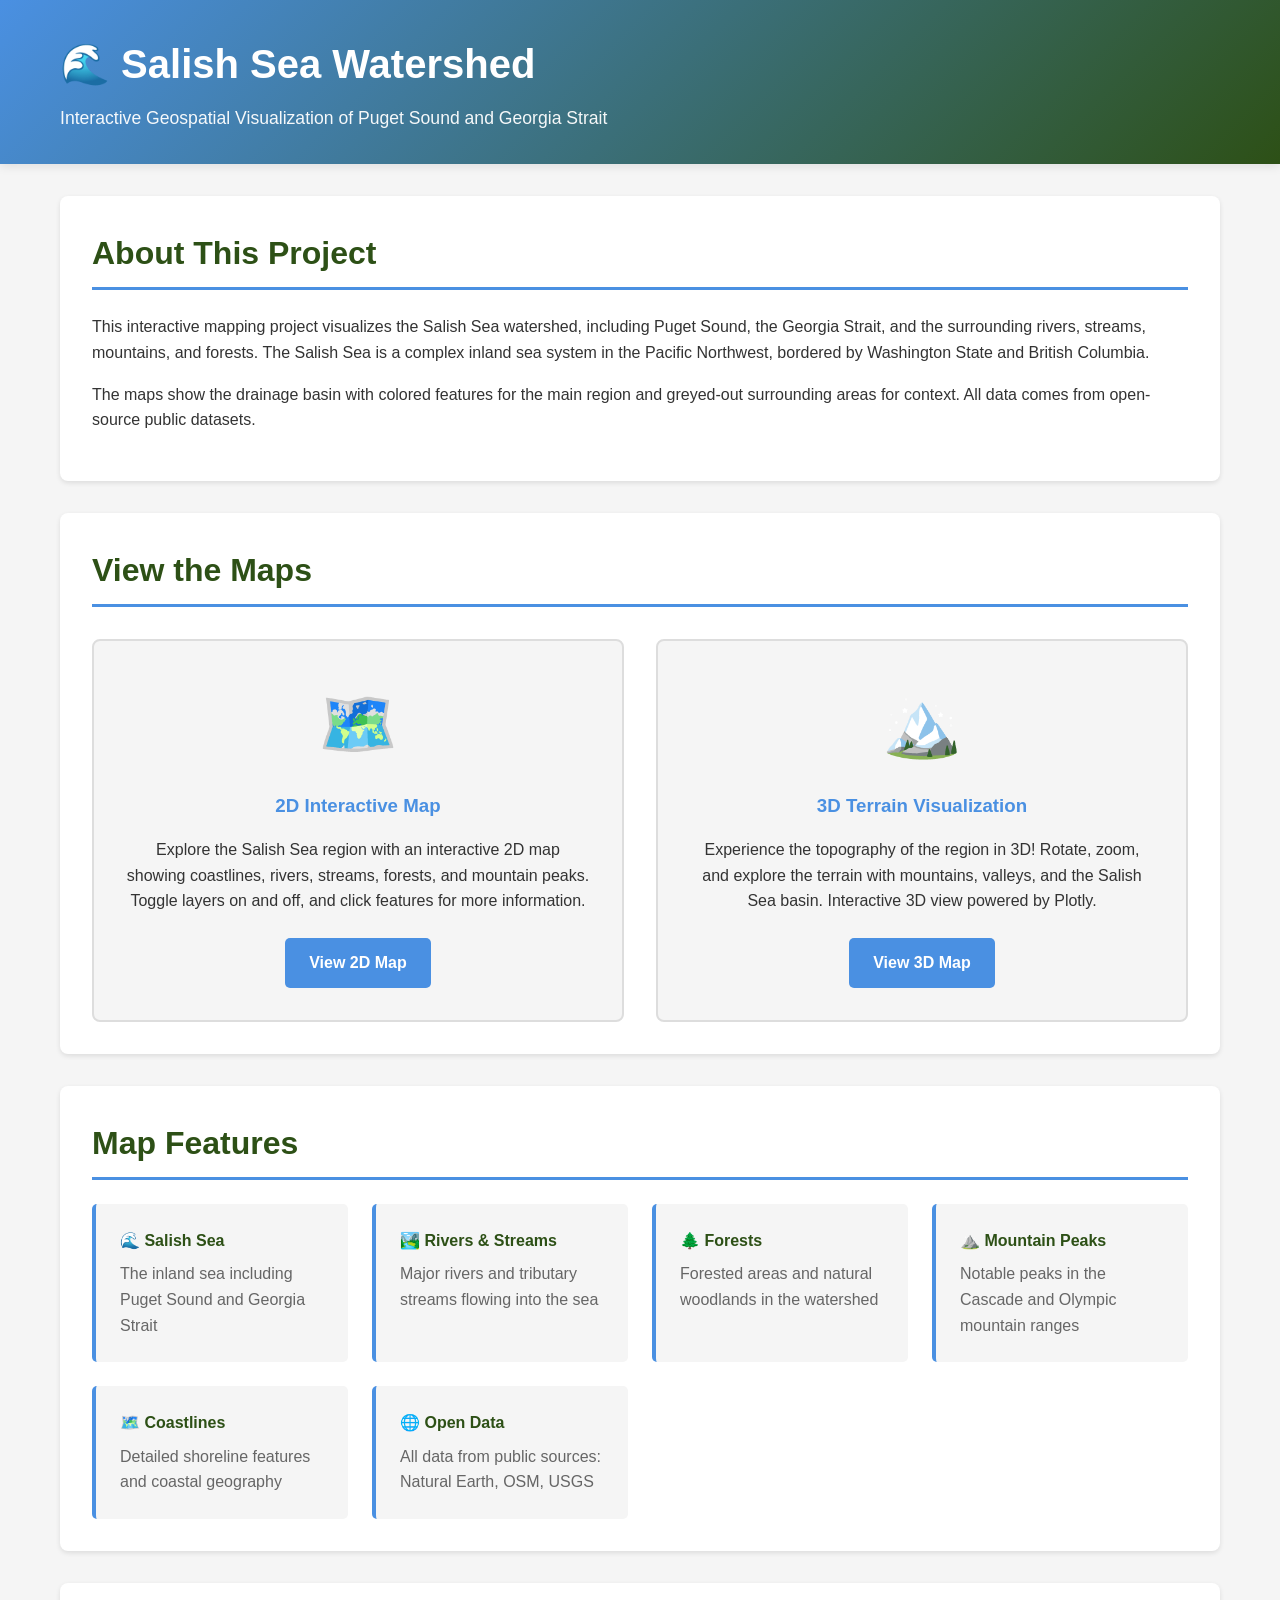
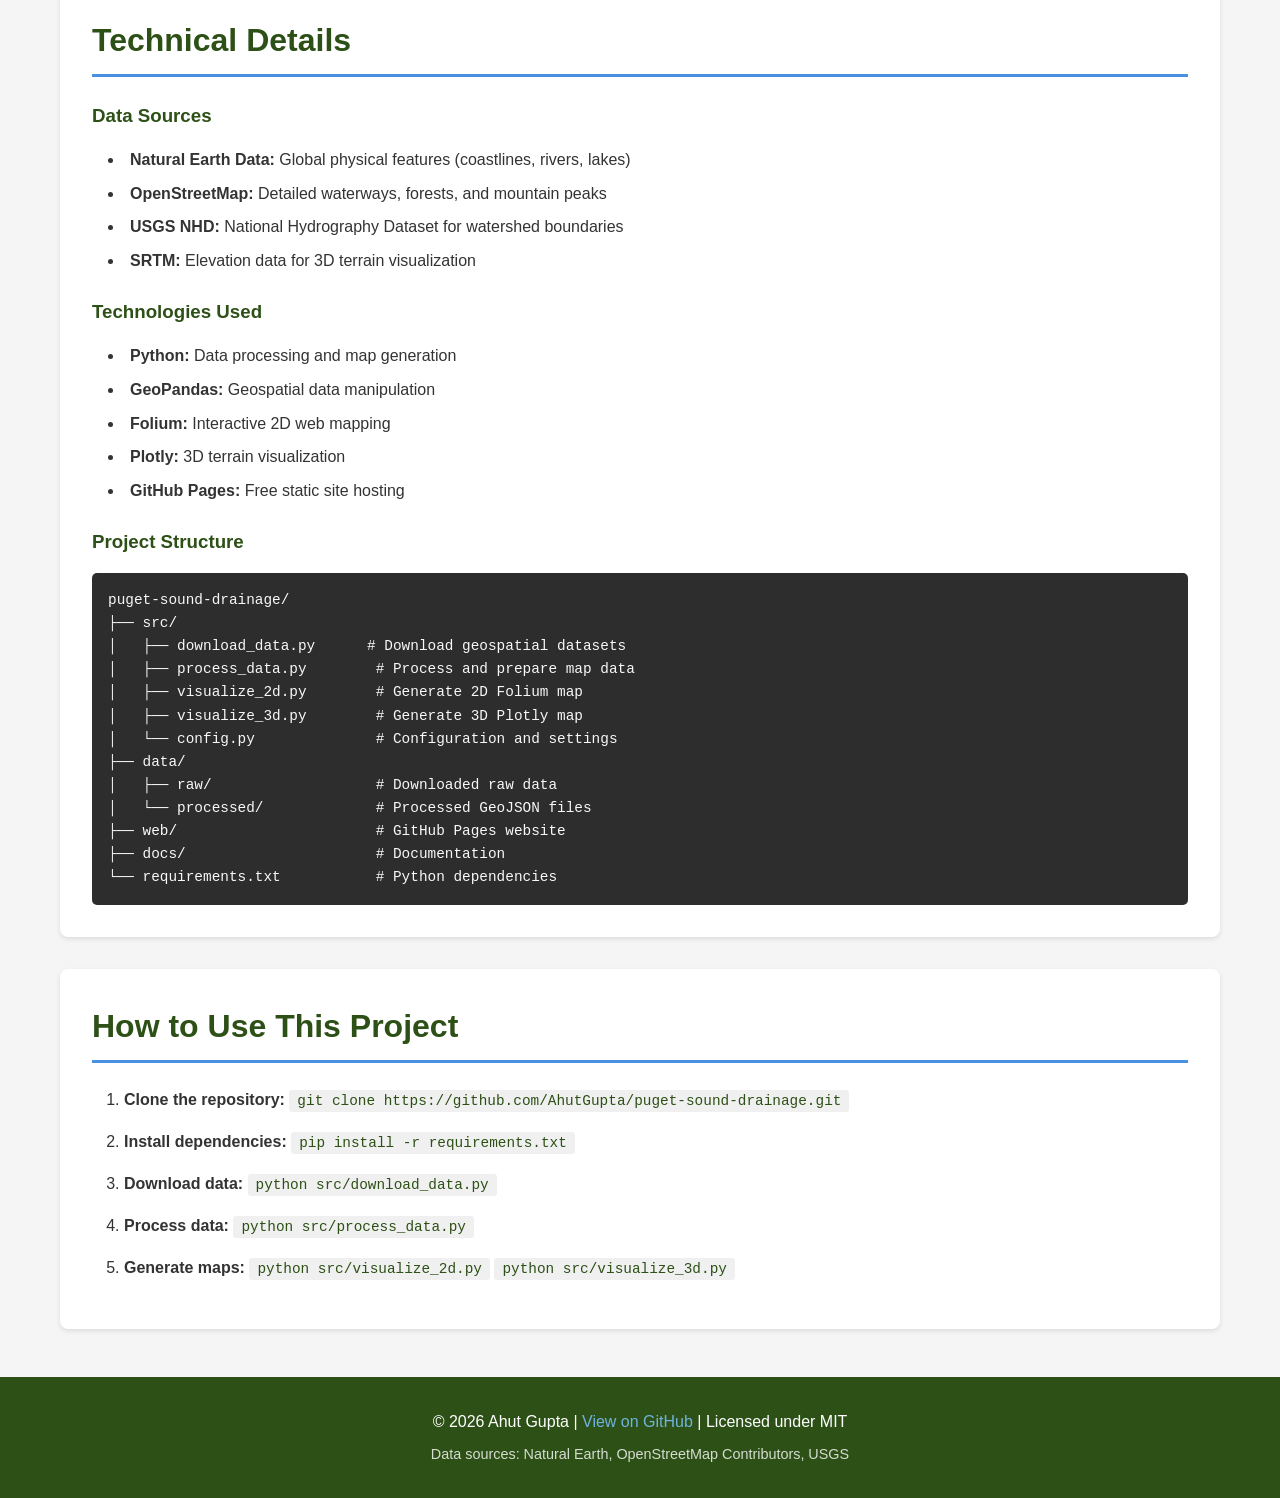
==== web/index.html @ b8fb2f8c "Add complete project structure for Salish Sea watershed mapping Co-authored-by: AhutGupta <8956181+A" ====
<!DOCTYPE html>
<html lang="en">
<head>
    <meta charset="UTF-8">
    <meta name="viewport" content="width=device-width, initial-scale=1.0">
    <title>Salish Sea Watershed Interactive Map</title>
    <link rel="stylesheet" href="assets/css/style.css">
</head>
<body>
    <header>
        <div class="container">
            <h1>🌊 Salish Sea Watershed</h1>
            <p class="subtitle">Interactive Geospatial Visualization of Puget Sound and Georgia Strait</p>
        </div>
    </header>

    <main class="container">
        <section class="intro">
            <h2>About This Project</h2>
            <p>
                This interactive mapping project visualizes the Salish Sea watershed, including Puget Sound,
                the Georgia Strait, and the surrounding rivers, streams, mountains, and forests. The Salish Sea
                is a complex inland sea system in the Pacific Northwest, bordered by Washington State and
                British Columbia.
            </p>
            <p>
                The maps show the drainage basin with colored features for the main region and greyed-out
                surrounding areas for context. All data comes from open-source public datasets.
            </p>
        </section>

        <section class="maps">
            <h2>View the Maps</h2>
            
            <div class="map-cards">
                <div class="map-card">
                    <div class="card-icon">🗺️</div>
                    <h3>2D Interactive Map</h3>
                    <p>
                        Explore the Salish Sea region with an interactive 2D map showing coastlines, rivers,
                        streams, forests, and mountain peaks. Toggle layers on and off, and click features
                        for more information.
                    </p>
                    <a href="map_2d.html" class="btn btn-primary">View 2D Map</a>
                </div>

                <div class="map-card">
                    <div class="card-icon">🏔️</div>
                    <h3>3D Terrain Visualization</h3>
                    <p>
                        Experience the topography of the region in 3D! Rotate, zoom, and explore the
                        terrain with mountains, valleys, and the Salish Sea basin. Interactive 3D view
                        powered by Plotly.
                    </p>
                    <a href="map_3d.html" class="btn btn-primary">View 3D Map</a>
                </div>
            </div>
        </section>

        <section class="features">
            <h2>Map Features</h2>
            <div class="feature-grid">
                <div class="feature">
                    <h4>🌊 Salish Sea</h4>
                    <p>The inland sea including Puget Sound and Georgia Strait</p>
                </div>
                <div class="feature">
                    <h4>🏞️ Rivers & Streams</h4>
                    <p>Major rivers and tributary streams flowing into the sea</p>
                </div>
                <div class="feature">
                    <h4>🌲 Forests</h4>
                    <p>Forested areas and natural woodlands in the watershed</p>
                </div>
                <div class="feature">
                    <h4>⛰️ Mountain Peaks</h4>
                    <p>Notable peaks in the Cascade and Olympic mountain ranges</p>
                </div>
                <div class="feature">
                    <h4>🗺️ Coastlines</h4>
                    <p>Detailed shoreline features and coastal geography</p>
                </div>
                <div class="feature">
                    <h4>🌐 Open Data</h4>
                    <p>All data from public sources: Natural Earth, OSM, USGS</p>
                </div>
            </div>
        </section>

        <section class="technical">
            <h2>Technical Details</h2>
            <div class="tech-info">
                <h3>Data Sources</h3>
                <ul>
                    <li><strong>Natural Earth Data:</strong> Global physical features (coastlines, rivers, lakes)</li>
                    <li><strong>OpenStreetMap:</strong> Detailed waterways, forests, and mountain peaks</li>
                    <li><strong>USGS NHD:</strong> National Hydrography Dataset for watershed boundaries</li>
                    <li><strong>SRTM:</strong> Elevation data for 3D terrain visualization</li>
                </ul>

                <h3>Technologies Used</h3>
                <ul>
                    <li><strong>Python:</strong> Data processing and map generation</li>
                    <li><strong>GeoPandas:</strong> Geospatial data manipulation</li>
                    <li><strong>Folium:</strong> Interactive 2D web mapping</li>
                    <li><strong>Plotly:</strong> 3D terrain visualization</li>
                    <li><strong>GitHub Pages:</strong> Free static site hosting</li>
                </ul>

                <h3>Project Structure</h3>
                <pre><code>puget-sound-drainage/
├── src/
│   ├── download_data.py      # Download geospatial datasets
│   ├── process_data.py        # Process and prepare map data
│   ├── visualize_2d.py        # Generate 2D Folium map
│   ├── visualize_3d.py        # Generate 3D Plotly map
│   └── config.py              # Configuration and settings
├── data/
│   ├── raw/                   # Downloaded raw data
│   └── processed/             # Processed GeoJSON files
├── web/                       # GitHub Pages website
├── docs/                      # Documentation
└── requirements.txt           # Python dependencies</code></pre>
            </div>
        </section>

        <section class="usage">
            <h2>How to Use This Project</h2>
            <ol>
                <li><strong>Clone the repository:</strong>
                    <code>git clone https://github.com/AhutGupta/puget-sound-drainage.git</code>
                </li>
                <li><strong>Install dependencies:</strong>
                    <code>pip install -r requirements.txt</code>
                </li>
                <li><strong>Download data:</strong>
                    <code>python src/download_data.py</code>
                </li>
                <li><strong>Process data:</strong>
                    <code>python src/process_data.py</code>
                </li>
                <li><strong>Generate maps:</strong>
                    <code>python src/visualize_2d.py</code>
                    <code>python src/visualize_3d.py</code>
                </li>
            </ol>
        </section>
    </main>

    <footer>
        <div class="container">
            <p>
                &copy; 2026 Ahut Gupta | 
                <a href="https://github.com/AhutGupta/puget-sound-drainage" target="_blank">View on GitHub</a> |
                Licensed under MIT
            </p>
            <p class="small">
                Data sources: Natural Earth, OpenStreetMap Contributors, USGS
            </p>
        </div>
    </footer>

    <script src="assets/js/main.js"></script>
</body>
</html>
---- web/assets/css/style.css ----
/* Salish Sea Watershed Website Styles */

:root {
    --primary-color: #4A90E2;
    --secondary-color: #2D5016;
    --accent-color: #6FB3E0;
    --text-color: #333333;
    --light-bg: #F5F5F5;
    --border-color: #DDDDDD;
}

* {
    margin: 0;
    padding: 0;
    box-sizing: border-box;
}

body {
    font-family: 'Segoe UI', Tahoma, Geneva, Verdana, sans-serif;
    line-height: 1.6;
    color: var(--text-color);
    background-color: var(--light-bg);
}

.container {
    max-width: 1200px;
    margin: 0 auto;
    padding: 0 20px;
}

/* Header */
header {
    background: linear-gradient(135deg, var(--primary-color), var(--secondary-color));
    color: white;
    padding: 2rem 0;
    box-shadow: 0 2px 10px rgba(0, 0, 0, 0.1);
}

header h1 {
    font-size: 2.5rem;
    margin-bottom: 0.5rem;
}

header .subtitle {
    font-size: 1.1rem;
    opacity: 0.95;
}

/* Main Content */
main {
    padding: 2rem 0;
}

section {
    background: white;
    margin: 2rem 0;
    padding: 2rem;
    border-radius: 8px;
    box-shadow: 0 2px 5px rgba(0, 0, 0, 0.1);
}

section h2 {
    color: var(--secondary-color);
    margin-bottom: 1.5rem;
    font-size: 2rem;
    border-bottom: 3px solid var(--primary-color);
    padding-bottom: 0.5rem;
}

section h3 {
    color: var(--secondary-color);
    margin-top: 1.5rem;
    margin-bottom: 1rem;
}

section p {
    margin-bottom: 1rem;
}

/* Map Cards */
.map-cards {
    display: grid;
    grid-template-columns: repeat(auto-fit, minmax(300px, 1fr));
    gap: 2rem;
    margin-top: 2rem;
}

.map-card {
    background: var(--light-bg);
    padding: 2rem;
    border-radius: 8px;
    text-align: center;
    transition: transform 0.3s ease, box-shadow 0.3s ease;
    border: 2px solid var(--border-color);
}

.map-card:hover {
    transform: translateY(-5px);
    box-shadow: 0 5px 15px rgba(0, 0, 0, 0.2);
}

.card-icon {
    font-size: 4rem;
    margin-bottom: 1rem;
}

.map-card h3 {
    color: var(--primary-color);
    margin: 1rem 0;
}

.map-card p {
    color: var(--text-color);
    margin-bottom: 1.5rem;
}

/* Buttons */
.btn {
    display: inline-block;
    padding: 0.75rem 1.5rem;
    text-decoration: none;
    border-radius: 5px;
    font-weight: 600;
    transition: all 0.3s ease;
    cursor: pointer;
}

.btn-primary {
    background-color: var(--primary-color);
    color: white;
}

.btn-primary:hover {
    background-color: var(--secondary-color);
    transform: scale(1.05);
}

/* Features Grid */
.feature-grid {
    display: grid;
    grid-template-columns: repeat(auto-fit, minmax(250px, 1fr));
    gap: 1.5rem;
    margin-top: 1.5rem;
}

.feature {
    background: var(--light-bg);
    padding: 1.5rem;
    border-radius: 5px;
    border-left: 4px solid var(--primary-color);
}

.feature h4 {
    color: var(--secondary-color);
    margin-bottom: 0.5rem;
}

.feature p {
    color: #666;
    margin: 0;
}

/* Technical Section */
.tech-info ul {
    list-style-position: inside;
    margin-left: 1rem;
    margin-bottom: 1rem;
}

.tech-info li {
    margin-bottom: 0.5rem;
}

pre {
    background: #2D2D2D;
    color: #F8F8F8;
    padding: 1rem;
    border-radius: 5px;
    overflow-x: auto;
    margin-top: 1rem;
}

code {
    font-family: 'Courier New', Courier, monospace;
    font-size: 0.9rem;
}

section.usage code {
    background: #F0F0F0;
    padding: 0.2rem 0.5rem;
    border-radius: 3px;
    color: var(--secondary-color);
}

section.usage ol {
    margin-left: 2rem;
}

section.usage li {
    margin-bottom: 1rem;
}

/* Footer */
footer {
    background: var(--secondary-color);
    color: white;
    text-align: center;
    padding: 2rem 0;
    margin-top: 3rem;
}

footer a {
    color: var(--accent-color);
    text-decoration: none;
}

footer a:hover {
    text-decoration: underline;
}

footer .small {
    font-size: 0.9rem;
    margin-top: 0.5rem;
    opacity: 0.8;
}

/* Responsive Design */
@media (max-width: 768px) {
    header h1 {
        font-size: 2rem;
    }

    header .subtitle {
        font-size: 1rem;
    }

    section {
        padding: 1.5rem;
    }

    section h2 {
        font-size: 1.5rem;
    }

    .map-cards {
        grid-template-columns: 1fr;
    }

    .feature-grid {
        grid-template-columns: 1fr;
    }
}

/* Animations */
@keyframes fadeIn {
    from {
        opacity: 0;
        transform: translateY(20px);
    }
    to {
        opacity: 1;
        transform: translateY(0);
    }
}

section {
    animation: fadeIn 0.6s ease-out;
}
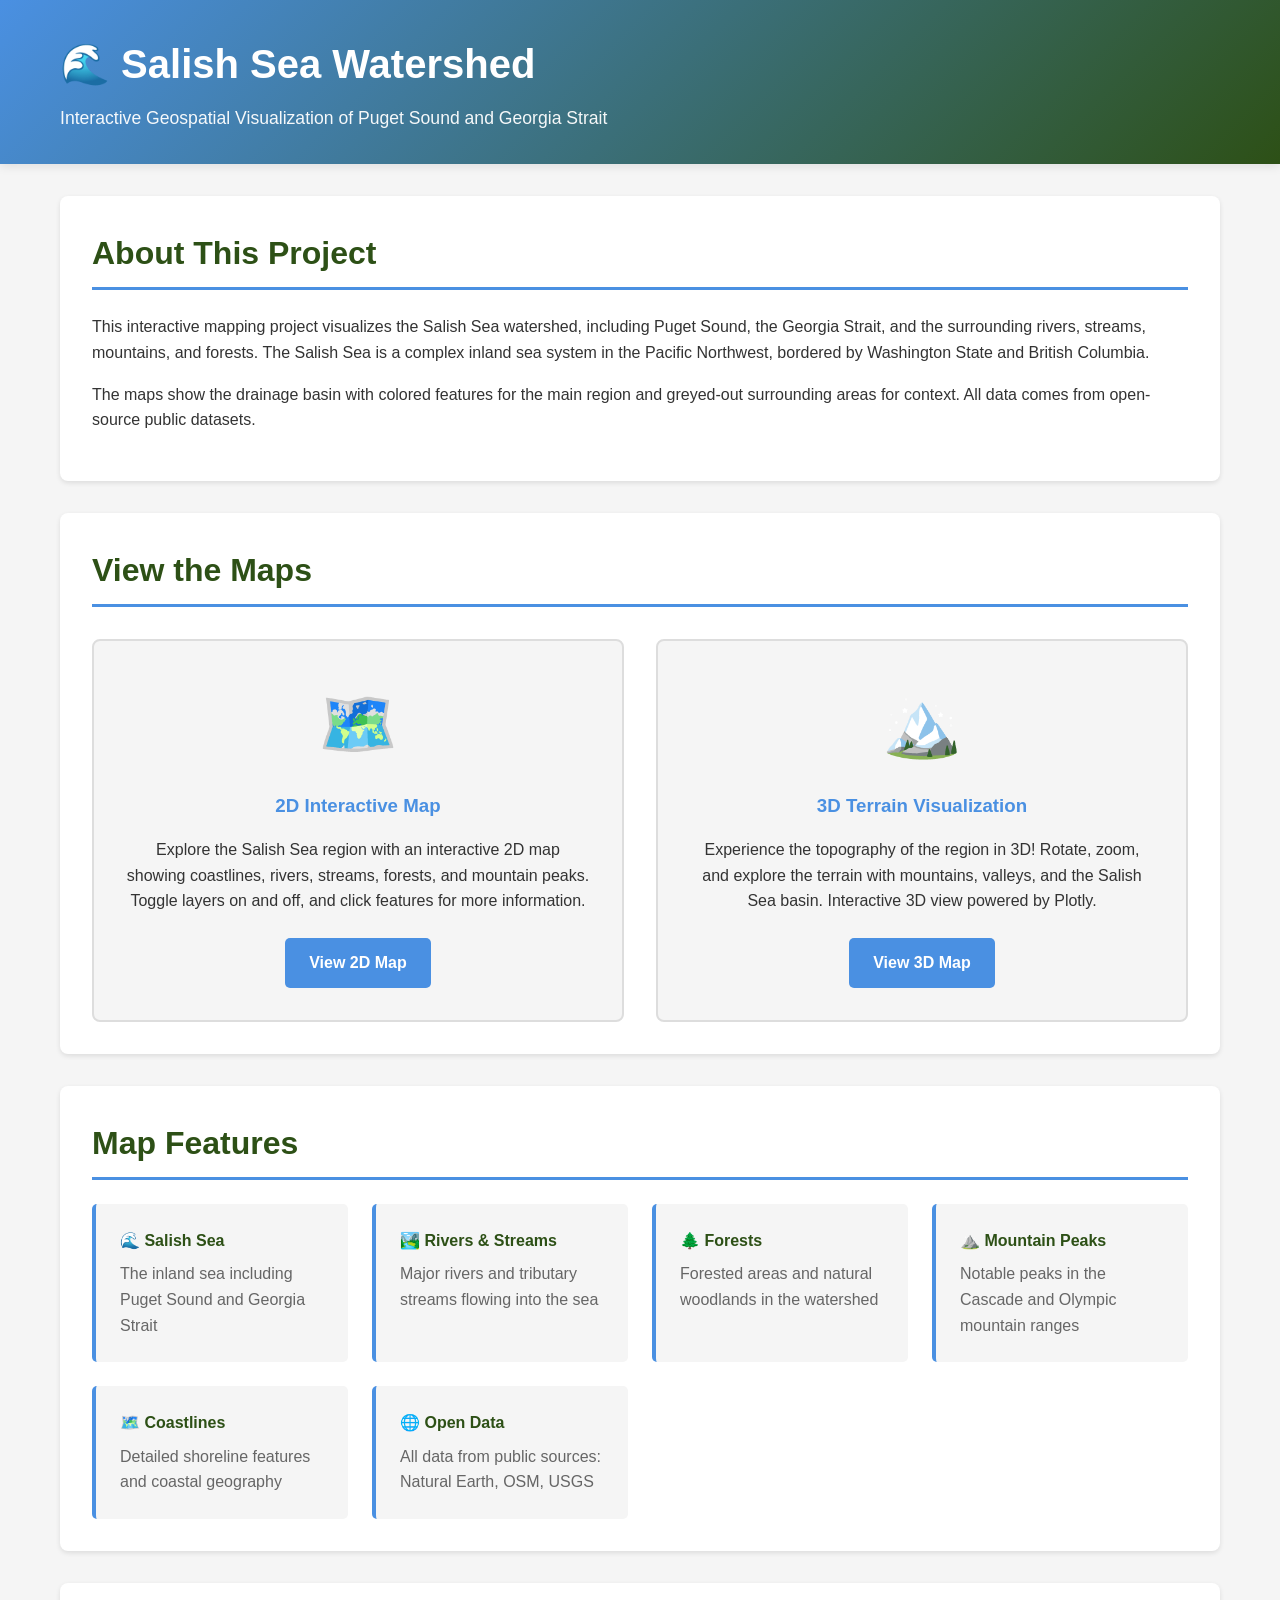
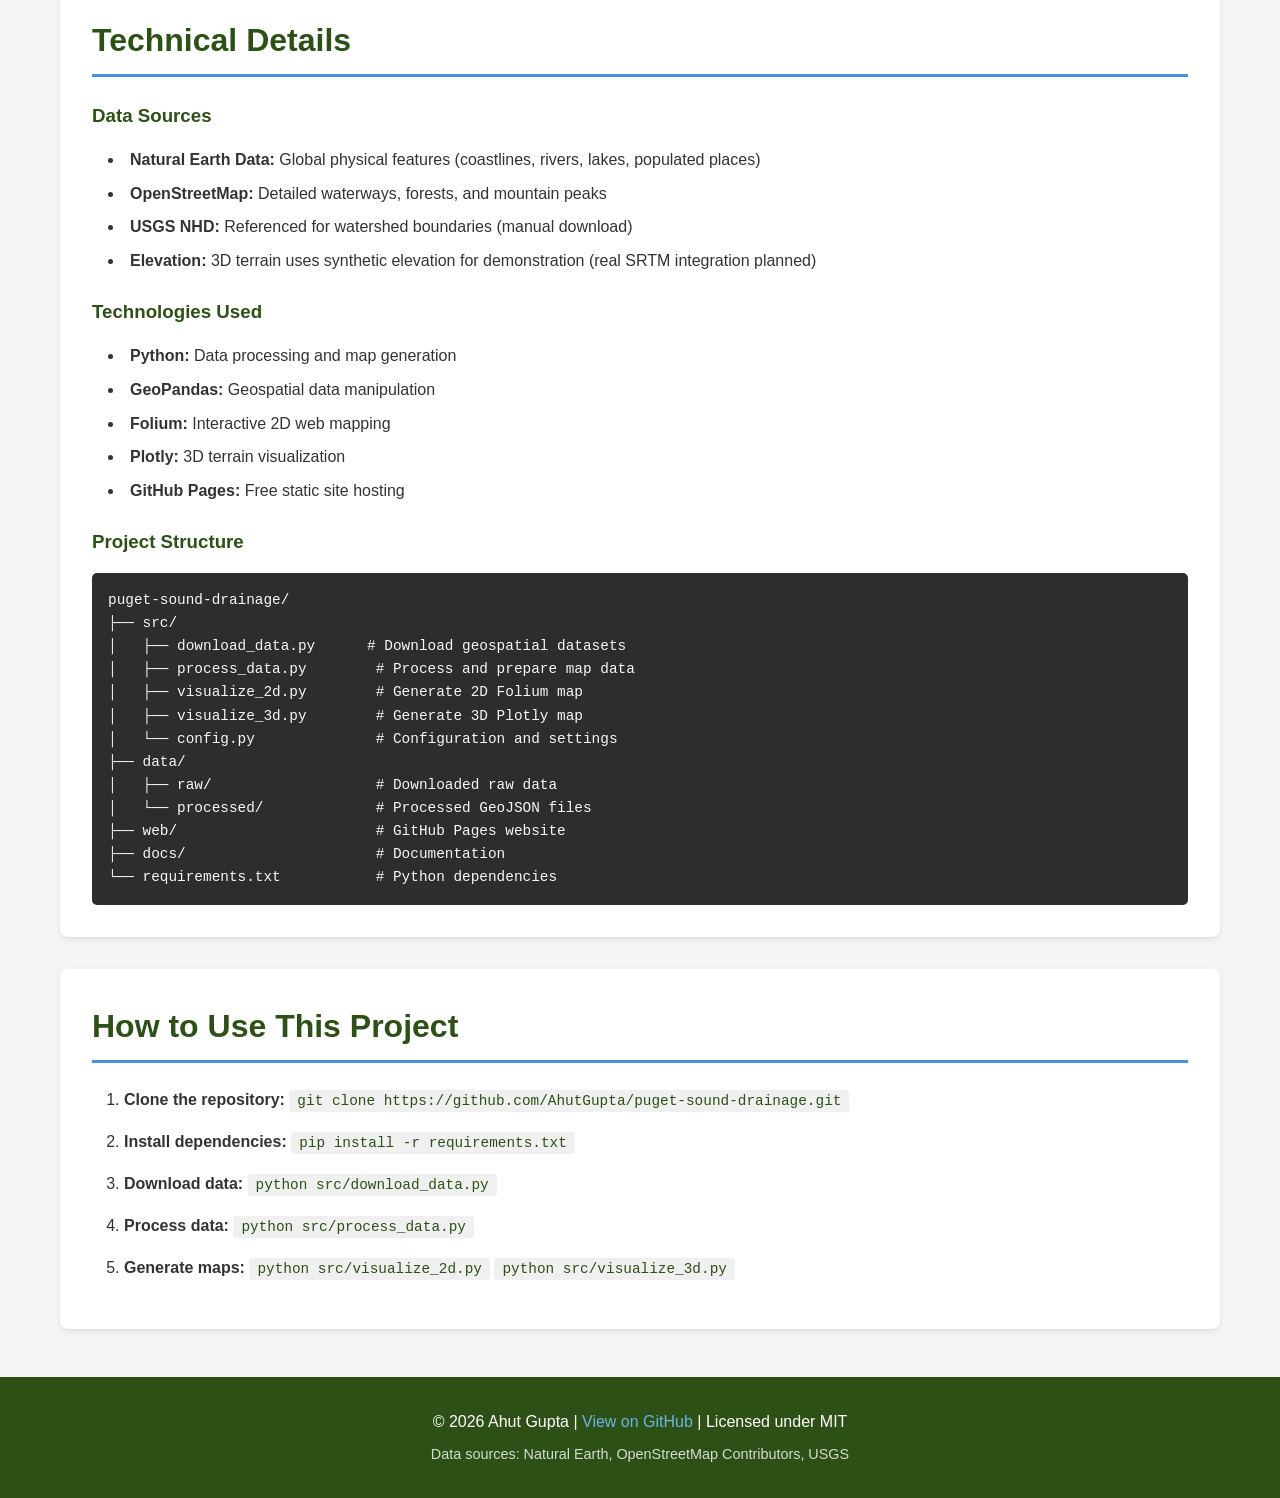
==== commit 22546b58: "Add populated places (>10K pop), fix LayerControl, clean imports, and update docs - Add populated pl" ====
--- a/web/index.html
+++ b/web/index.html
@@ -92,10 +92,10 @@
             <div class="tech-info">
                 <h3>Data Sources</h3>
                 <ul>
-                    <li><strong>Natural Earth Data:</strong> Global physical features (coastlines, rivers, lakes)</li>
+                    <li><strong>Natural Earth Data:</strong> Global physical features (coastlines, rivers, lakes, populated places)</li>
                     <li><strong>OpenStreetMap:</strong> Detailed waterways, forests, and mountain peaks</li>
-                    <li><strong>USGS NHD:</strong> National Hydrography Dataset for watershed boundaries</li>
-                    <li><strong>SRTM:</strong> Elevation data for 3D terrain visualization</li>
+                    <li><strong>USGS NHD:</strong> Referenced for watershed boundaries (manual download)</li>
+                    <li><strong>Elevation:</strong> 3D terrain uses synthetic elevation for demonstration (real SRTM integration planned)</li>
                 </ul>
 
                 <h3>Technologies Used</h3>
@@ -151,7 +151,7 @@
         <div class="container">
             <p>
                 &copy; 2026 Ahut Gupta | 
-                <a href="https://github.com/AhutGupta/puget-sound-drainage" target="_blank">View on GitHub</a> |
+                <a href="https://github.com/AhutGupta/puget-sound-drainage" target="_blank" rel="noopener noreferrer">View on GitHub</a> |
                 Licensed under MIT
             </p>
             <p class="small">
--- a/web/assets/css/style.css
+++ b/web/assets/css/style.css
@@ -57,6 +57,7 @@
     padding: 2rem;
     border-radius: 8px;
     box-shadow: 0 2px 5px rgba(0, 0, 0, 0.1);
+    animation: fadeIn 0.6s ease-out;
 }
 
 section h2 {
@@ -262,7 +263,3 @@
         transform: translateY(0);
     }
 }
-
-section {
-    animation: fadeIn 0.6s ease-out;
-}
